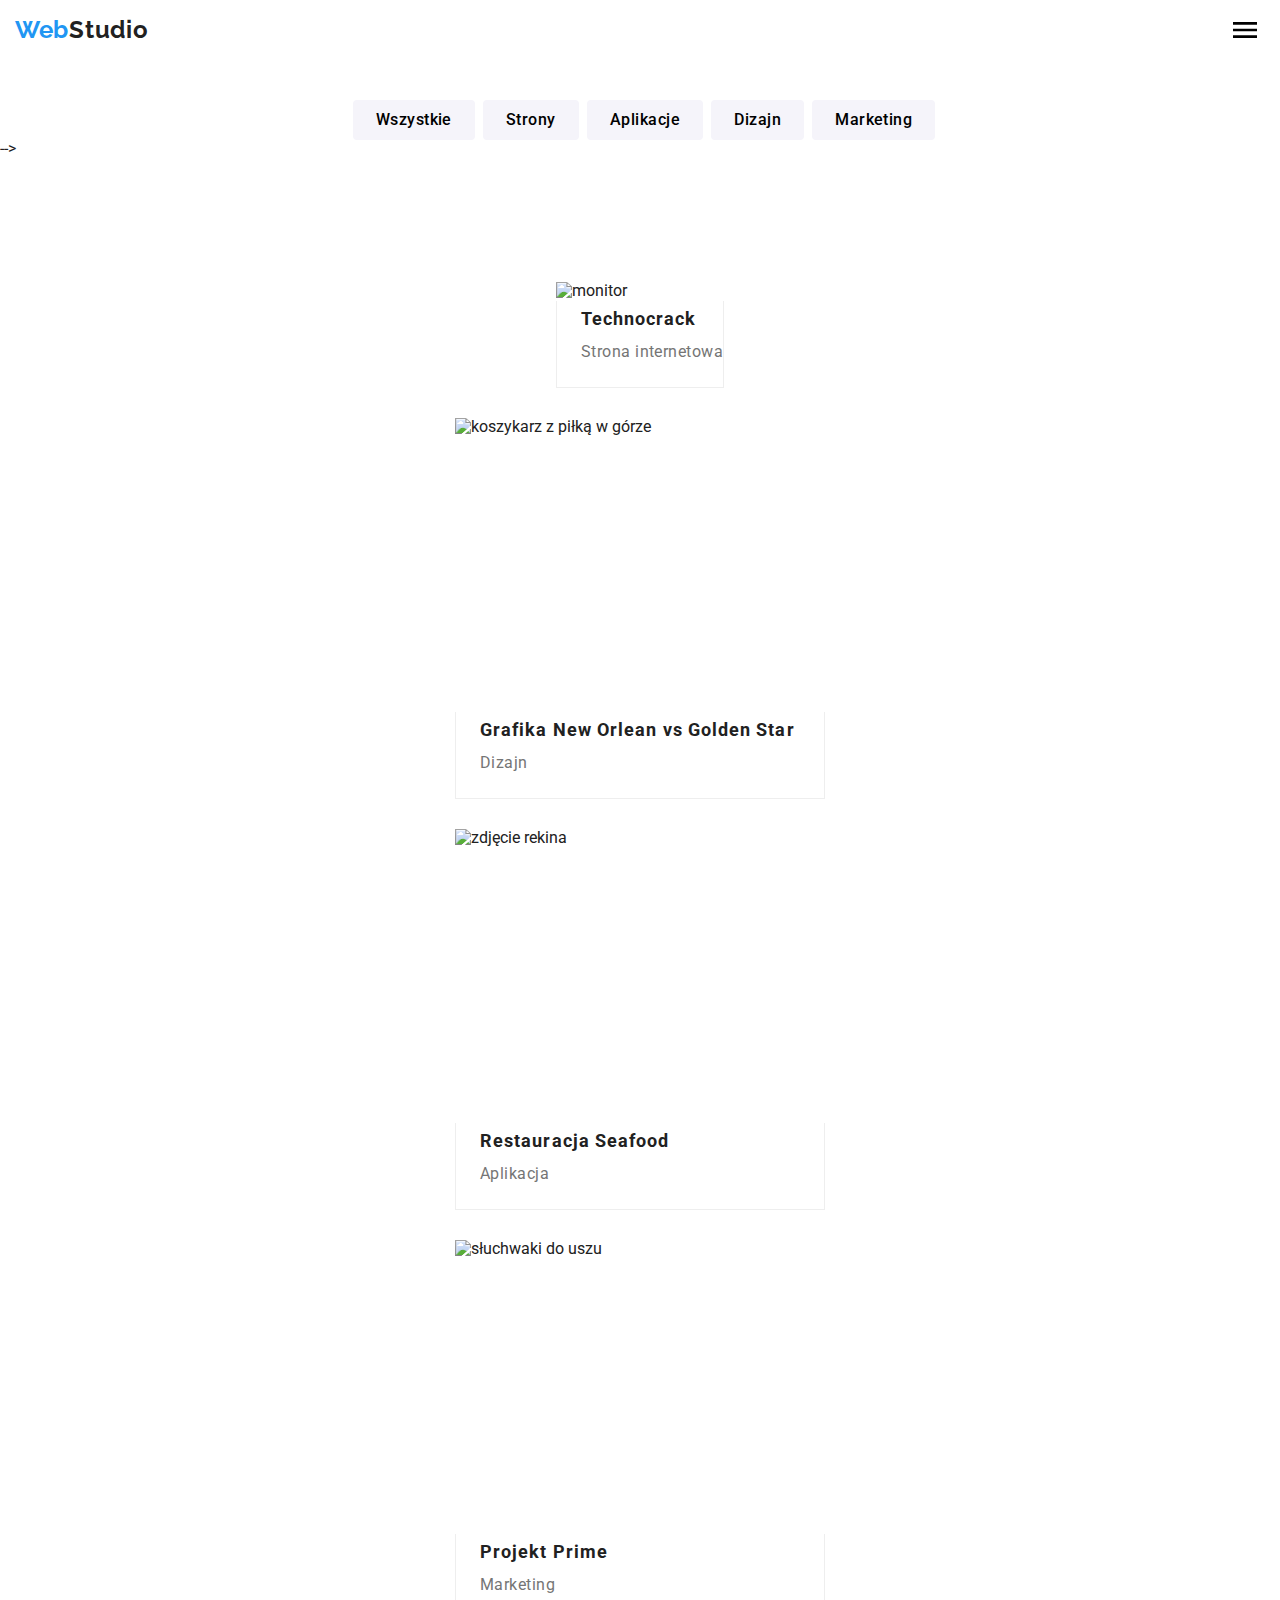
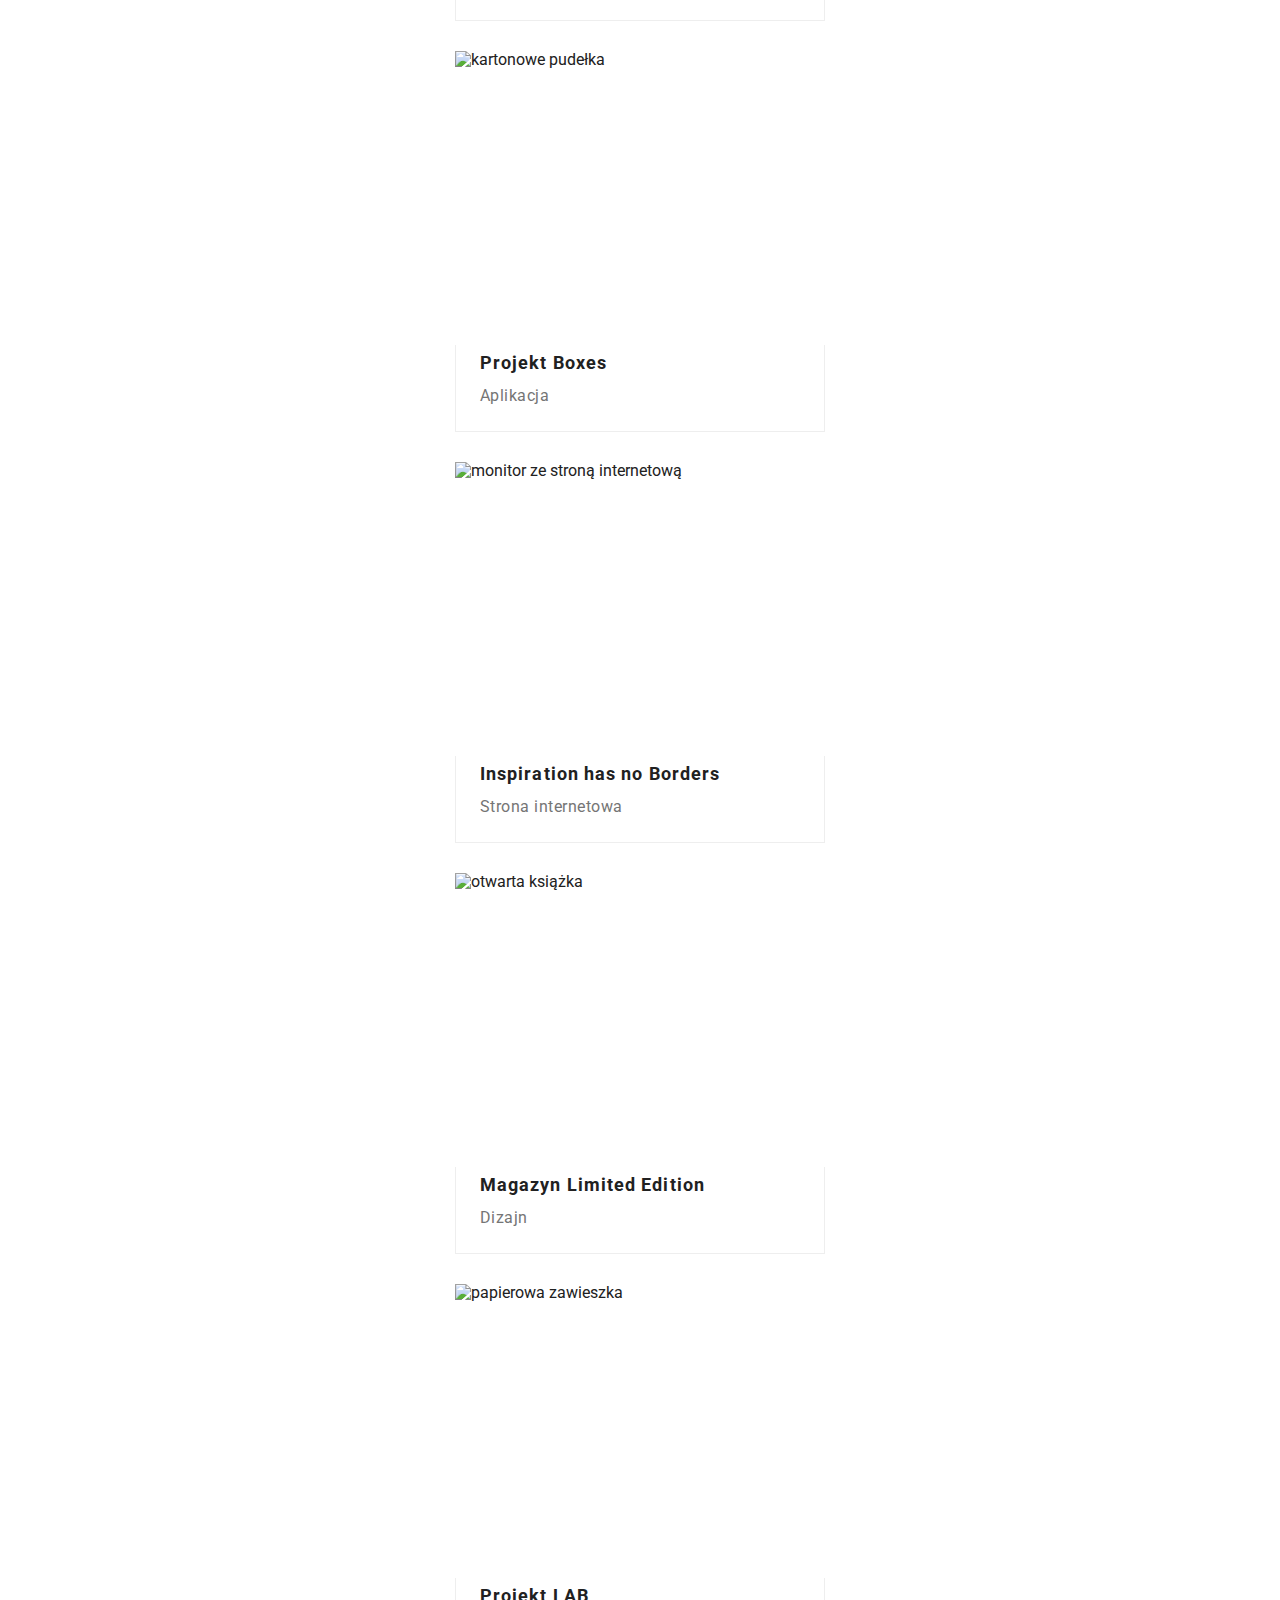
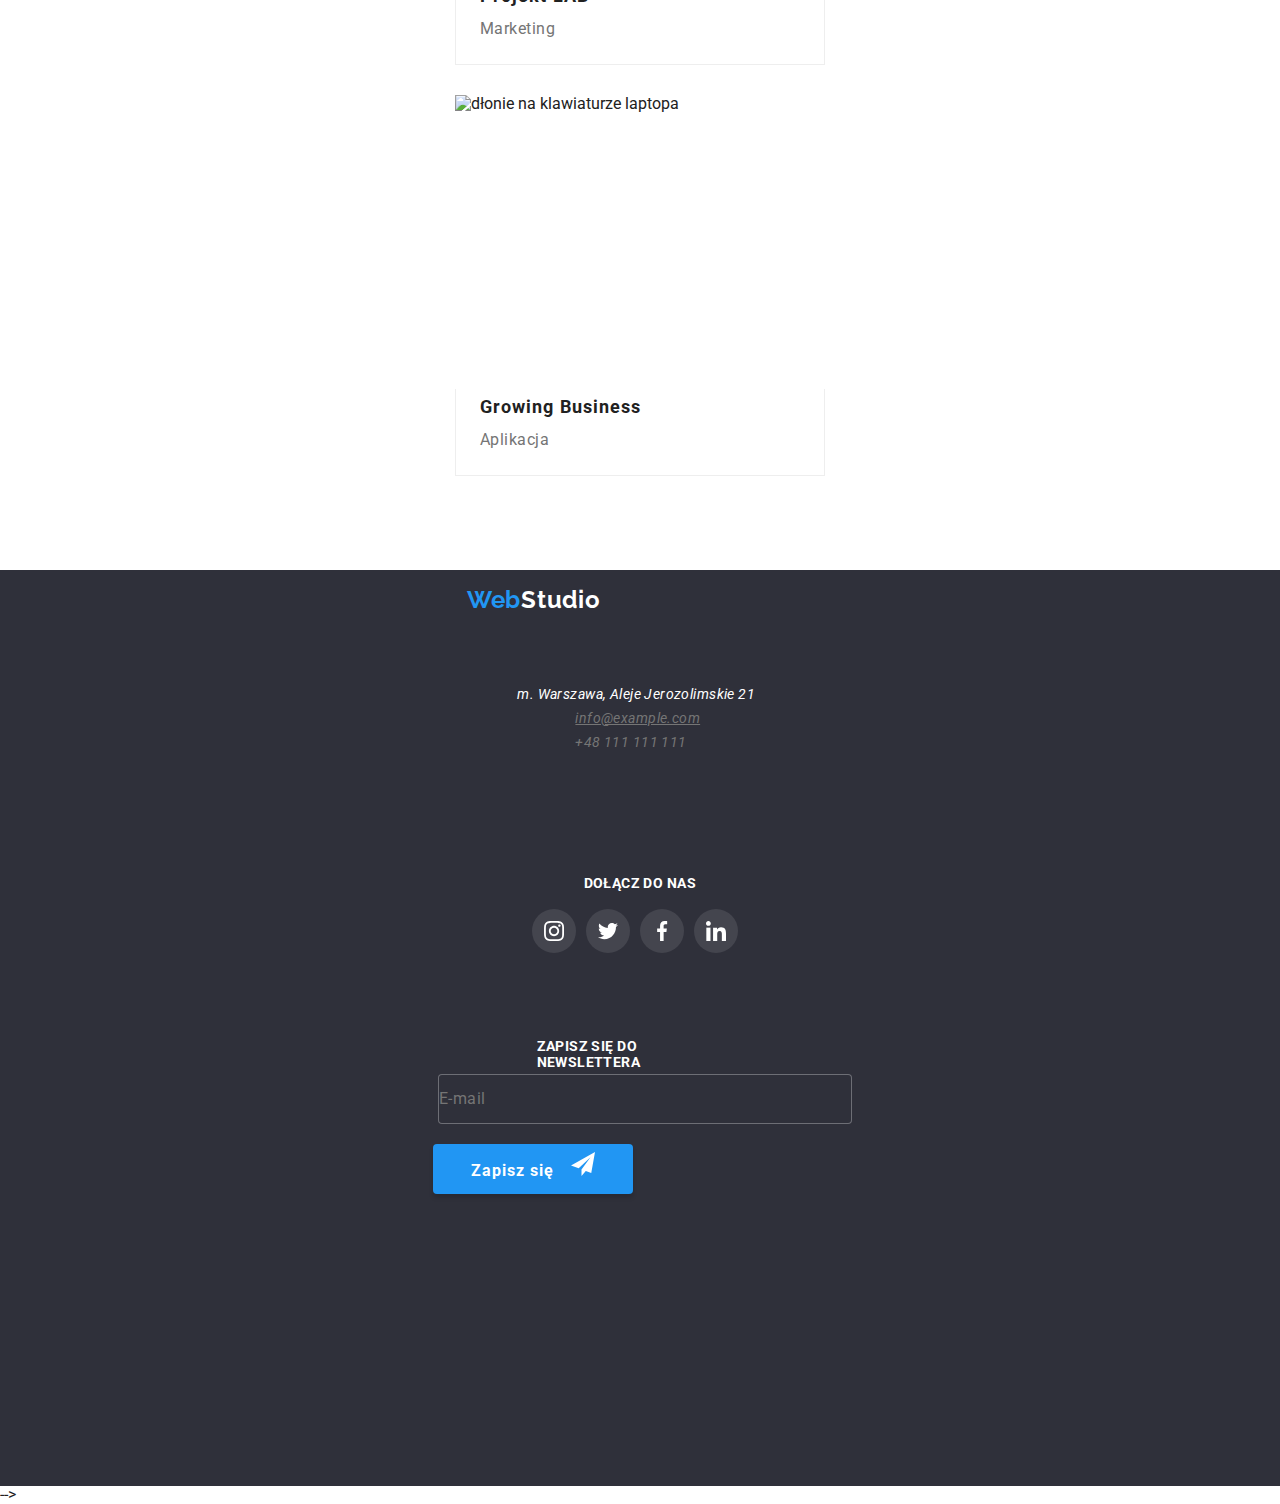
==== portfolio.html @ fa1f3373 "." ====
<!DOCTYPE html>
<html lang="pl">
<head>
    <meta charset="UTF-8">
    <meta http-equiv="X-UA-Compatible" content="IE=edge">
    <meta name="viewport" content="width=device-width, initial-scale=1.0">
    <title>Portfolio</title>
    <link rel="stylesheet" href="https://cdnjs.cloudflare.com/ajax/libs/modern-normalize/1.0.0/modern-normalize.min.css" />
    <link href="css/styles.css" rel="stylesheet">
    <link rel="stylesheet" href="css\main.min.css">
    <link rel="preconnect" href="https://fonts.googleapis.com">
    <link rel="preconnect" href="https://fonts.gstatic.com" crossorigin>
    <link href="https://fonts.googleapis.com/css2?family=Raleway:wght@700&family=Roboto:wght@400;500;700;900&display=swap"
        rel="stylesheet">
        
</head>
<body>
 <!-----------------------------------------HEADER----------------------------------------------->
 
    <header class="header-part">
        <div class="container">
            <button class="button-hamburger" type="button" data-menu-open>
                <svg class="hamburger-btn">
                    <use href="images\symbol-defs.svg#icon-hamburger" width="40px" heigh="40px"></use>
                </svg>
            </button>
            <a class="logo" href="index.html">
                Web<span class="logo__span">Studio</span></a>
    
            <nav class="first-nav">
                <ul class="first-list-header">
    
                    <li class="first-list-header__item"><a class="first-list-header__link"
                            href="index.html">Agencja</a></li>
                    <li class="first-list-header__item"><a class="first-list-header__link active-portfolio"
                            href="portfolio.html">Portfolio</a></li>
                    <li class="first-list-header__item"><a class="first-list-header__link" href="#">Kontakt</a></li>
                </ul>
            </nav>
    
    
            <a class="header-mail" href="mailto:info@devstudio.com">
                <svg class="header-mail__icon" width="20" height="16">
                    <use href="images/symbol-defs.svg#icon-envelope"></use>
                </svg>
                info@devstudio.com</a>
    
    
            <a class="header-tel" href="tel:+48111111111">
                <svg class="header-tel__icon" width="10" height="16">
                    <use href="images/symbol-defs.svg#icon-smartphone"></use>
                </svg>
                +48 111 111 111</a>
    
    
        </div>
    </header>

<main class="main-page-portfolio">
    <div class="container">
    <ul class="button-list">
        <li class="button-list__item"><button class="button-list__btn" type="button">Wszystkie</button></li>
        <li class="button-list__item"><button class="button-list__btn" type="button">Strony</button></li>
        <li class="button-list__item"><button class="button-list__btn" type="button">Aplikacje</button></li>
        <li class="button-list__item"><button class="button-list__btn" type="button">Dizajn</button></li>
        <li class="button-list__item"><button class="button-list__btn" type="button">Marketing</button></li>
    </ul>
    </div> -->

<!-- GALERIA--->
 <section class="gallery">
<div class="container">
<ul class="portfolio-gallery">
    
    <li class="portfolio-gallery__item">
        <figure>
            <img    src="images/imgx1.jpg" 
                    alt="monitor"
                    srcset ="images/img1@2.jpg">

            <div class="overflow">
            <div class="overlay-portfolio">
                <p class="overflow__text">Technocrack jest popularną platformą wykorzystywaną do rozpowszechniania koronawirusa. Firmy wykorzystują tę platformę
            do celów szpiegowskich i ataków na niezabezpieczone serwery konkurencji</p>
        </div>
        </div>
            <figcaption class="portfolio-gallery-figcaption">
                <b class="portfolio-gallery-figcaption__name">Technocrack</b>
               <p class="portfolio-gallery-figcaption__text">Strona internetowa</p>
            </figcaption>
        </figure>
    </li>
    <li class="portfolio-gallery__item">
        <figure>
            <img  src="images/img9.jpg" alt="koszykarz z piłką w górze" width="370" height="294">
            <div class="overflow">
                <div class="overlay-portfolio">
                    <p class="overflow__text">Technocrack jest popularną platformą wykorzystywaną do rozpowszechniania koronawirusa.
                        Firmy wykorzystują tę platformę
                        do celów szpiegowskich i ataków na niezabezpieczone serwery konkurencji</p>
                </div>
            </div>
            <figcaption class="portfolio-gallery-figcaption">
                <b class="portfolio-gallery-figcaption__name">Grafika New Orlean vs Golden Star</b>
                <p class="portfolio-gallery-figcaption__text">Dizajn</p>
            </figcaption>
        </figure>
    </li>
    <li class="portfolio-gallery__item">
        <figure>
        <img  src="images/img10.jpg" alt="zdjęcie rekina" width="370" height="294">
        <div class="overflow">
            <div class="overlay-portfolio">
                <p class="overflow__text">Technocrack jest popularną platformą wykorzystywaną do rozpowszechniania koronawirusa.
                    Firmy wykorzystują tę platformę
                    do celów szpiegowskich i ataków na niezabezpieczone serwery konkurencji</p>
            </div>
        </div>
        <figcaption class="portfolio-gallery-figcaption">
           <b class="portfolio-gallery-figcaption__name">Restauracja Seafood</b>
           <p class="portfolio-gallery-figcaption__text">Aplikacja</p>
        </figcaption>
    </figure>
</li>
    <li class="portfolio-gallery__item">
        <figure>
        <img class="photo"src="images/img11.jpg" alt="słuchwaki do uszu" width="370" height="294">
        <div class="overflow">
            <div class="overlay-portfolio">
                <p class="overflow__text">Technocrack jest popularną platformą wykorzystywaną do rozpowszechniania koronawirusa.
                    Firmy wykorzystują tę platformę
                    do celów szpiegowskich i ataków na niezabezpieczone serwery konkurencji</p>
            </div>
        </div>
        <figcaption class="portfolio-gallery-figcaption">
            <b class="portfolio-gallery-figcaption__name">Projekt Prime</b>
            <p class="portfolio-gallery-figcaption__text">Marketing</p>
        </figcaption>
    </figure>
</li>
    <li class="portfolio-gallery__item">
        <figure>
            <img class="photo" src="images/img12.jpg" alt="kartonowe pudełka"  width="370" height="294">
            <div class="overflow">
                <div class="overlay-portfolio">
                    <p class="overflow__text">Technocrack jest popularną platformą wykorzystywaną do rozpowszechniania koronawirusa.
                        Firmy wykorzystują tę platformę
                        do celów szpiegowskich i ataków na niezabezpieczone serwery konkurencji</p>
                </div>
            </div>
            <figcaption class="portfolio-gallery-figcaption">
                <b class="portfolio-gallery-figcaption__name">Projekt Boxes</b>
                <p class="portfolio-gallery-figcaption__text">Aplikacja</p>
            </figcaption>
        </figure>
    </li>
    <li class="portfolio-gallery__item">
        <figure>
        <img class="photo" src="images/img13.jpg" alt="monitor ze stroną internetową" width="370" height="294">
        <div class="overflow">
            <div class="overlay-portfolio">
                <p class="overflow__text">Technocrack jest popularną platformą wykorzystywaną do rozpowszechniania koronawirusa.
                    Firmy wykorzystują tę platformę
                    do celów szpiegowskich i ataków na niezabezpieczone serwery konkurencji</p>
            </div>
        </div>
        <figcaption class="portfolio-gallery-figcaption">
            <b class="portfolio-gallery-figcaption__name">Inspiration has no Borders</b>
            <p class="portfolio-gallery-figcaption__text">Strona internetowa</p>
        </figcaption>
    </figure>
</li>
    <li class="portfolio-gallery__item">
        <figure>
            <img class="photo" src="images/img14.jpg" alt="otwarta książka" width="370" height="294">
            <div class="overflow">
                <div class="overlay-portfolio">
                    <p class="overflow__text">Technocrack jest popularną platformą wykorzystywaną do rozpowszechniania koronawirusa.
                        Firmy wykorzystują tę platformę
                        do celów szpiegowskich i ataków na niezabezpieczone serwery konkurencji</p>
                </div>
            </div>
            <figcaption class="portfolio-gallery-figcaption">
                <b class="portfolio-gallery-figcaption__name">Magazyn Limited Edition</b>
                <p class="portfolio-gallery-figcaption__text">Dizajn</p>
            </figcaption>
        </figure>
    </li>
    <li class="portfolio-gallery__item">
        <figure>
            <img class="photo" src="images/img15.jpg" alt="papierowa zawieszka" width="370" height="294">
            <div class="overflow">
                <div class="overlay-portfolio">
                    <p class="overflow__text">Technocrack jest popularną platformą wykorzystywaną do rozpowszechniania koronawirusa.
                        Firmy wykorzystują tę platformę
                        do celów szpiegowskich i ataków na niezabezpieczone serwery konkurencji</p>
                </div>
            </div>
            <figcaption class="portfolio-gallery-figcaption">
                <b class="portfolio-gallery-figcaption__name">Projekt LAB</b>
                <p class="portfolio-gallery-figcaption__text">Marketing</p>
            </figcaption>
        </figure>
    </li>
    <li class="portfolio-gallery__item">
        <figure>
            <img class="photo" src="images/img16.jpg" alt="dłonie na klawiaturze laptopa" width="370" height="294">
            <div class="overflow">
                <div class="overlay-portfolio">
                    <p class="overflow__text">Technocrack jest popularną platformą wykorzystywaną do rozpowszechniania koronawirusa.
                        Firmy wykorzystują tę platformę
                        do celów szpiegowskich i ataków na niezabezpieczone serwery konkurencji</p>
                </div>
            </div>
            <figcaption class="portfolio-gallery-figcaption">
                <b class="portfolio-gallery-figcaption__name">Growing Business</b>
                <p class="portfolio-gallery-figcaption__text">Aplikacja</p>
            </figcaption>
        </figure>
    </li>
</ul>
</section>
</section>
</div>
</main> 

<!--FOOTER-->
<footer class="end-of-page">
    <div class="container">
        <ul class="footer-list">
            <li class="footer-list-first">
                <a class="logo logo--footer" href="index.html">
                    <span class="logo__footer">Web</span>Studio</a>
                <address>
                    <ul class="address-footer">
                        <li class="footer-list-first__text">
                            <p>m. Warszawa, Aleje Jerozolimskie 21</p>
                        </li>
                        <li class="footer-list-first__email"><a
                                class="footer-list-first__email footer-list-first__email--link"
                                href="mailto:info@example.com">info@example.com</a></li>
                        <li class="footer-list-first__phone"><a
                                class="footer-list-first__phone footer-list-first__phone--link"
                                href="tel:+48111111111">+48 111 111 111</a></li>
                    </ul>
                </address>
            </li>
            <li class="footer-list-socials">
                <p class="footer-list-socials__text">DOŁĄCZ DO NAS</p>


                <ul class="footer-list-socials__list">

                    <li class="footer-list-socials__list footer-list-socials__list--item">
                        <a class="footer-list-socials__list footer-list-socials__list--link" href="#">
                            <svg width="20" height="20">
                                <use href="images/symbol-defs.svg#icon-instagram"></use>
                            </svg>
                        </a>
                    </li>
                    <li class="footer-list-socials__list footer-list-socials__list--item">
                        <a class="footer-list-socials__list footer-list-socials__list--link" href="#">
                            <svg width="20" height="20">
                                <use href="images/symbol-defs.svg#icon-twitter"></use>
                            </svg>
                        </a>
                    </li>
                    <li class="footer-list-socials__list footer-list-socials__list--item">
                        <a class="footer-list-socials__list footer-list-socials__list--link" href="#">
                            <svg width="20" height="20">
                                <use href="images/symbol-defs.svg#icon-facebook"></use>
                            </svg>
                        </a>
                    </li>
                    <li class="footer-list-socials__list footer-list-socials__list--item">
                        <a class="footer-list-socials__list footer-list-socials__list--link" href="#">
                            <svg width="20" height="20">
                                <use href="images/symbol-defs.svg#icon-linkedin"></use>
                            </svg>
                        </a>
                    </li>
                </ul>
            </li>
            <li class="footer-list-newsletter">
                <form class="footer-list-newsletter__form" name="signup-form">
                    <label>
                        <p class="footer-list-newsletter__form footer-list-newsletter__form--text">Zapisz się do
                            newslettera</p>
                        <input placeholder="E-mail"
                            class="footer-list-newsletter__form footer-list-newsletter__form--input" type="email"
                            name="email" />
                    </label>
                    <button class="footer-list-newsletter__form footer-list-newsletter__form--button" type="submit">
                        <p class="footer-list-newsletter__form footer-list-newsletter__form--button-text">Zapisz się
                            <svg class="footer-list-newsletter__form footer-list-newsletter__form--button-icon">
                                <use href="images/symbol-defs.svg#icon-icon-send" width="24" height="24"></use>
                            </svg>
                        </p>
                    </button>
                </form>
            </li>
        </ul>



    </div>
</footer>


</body>
 -->
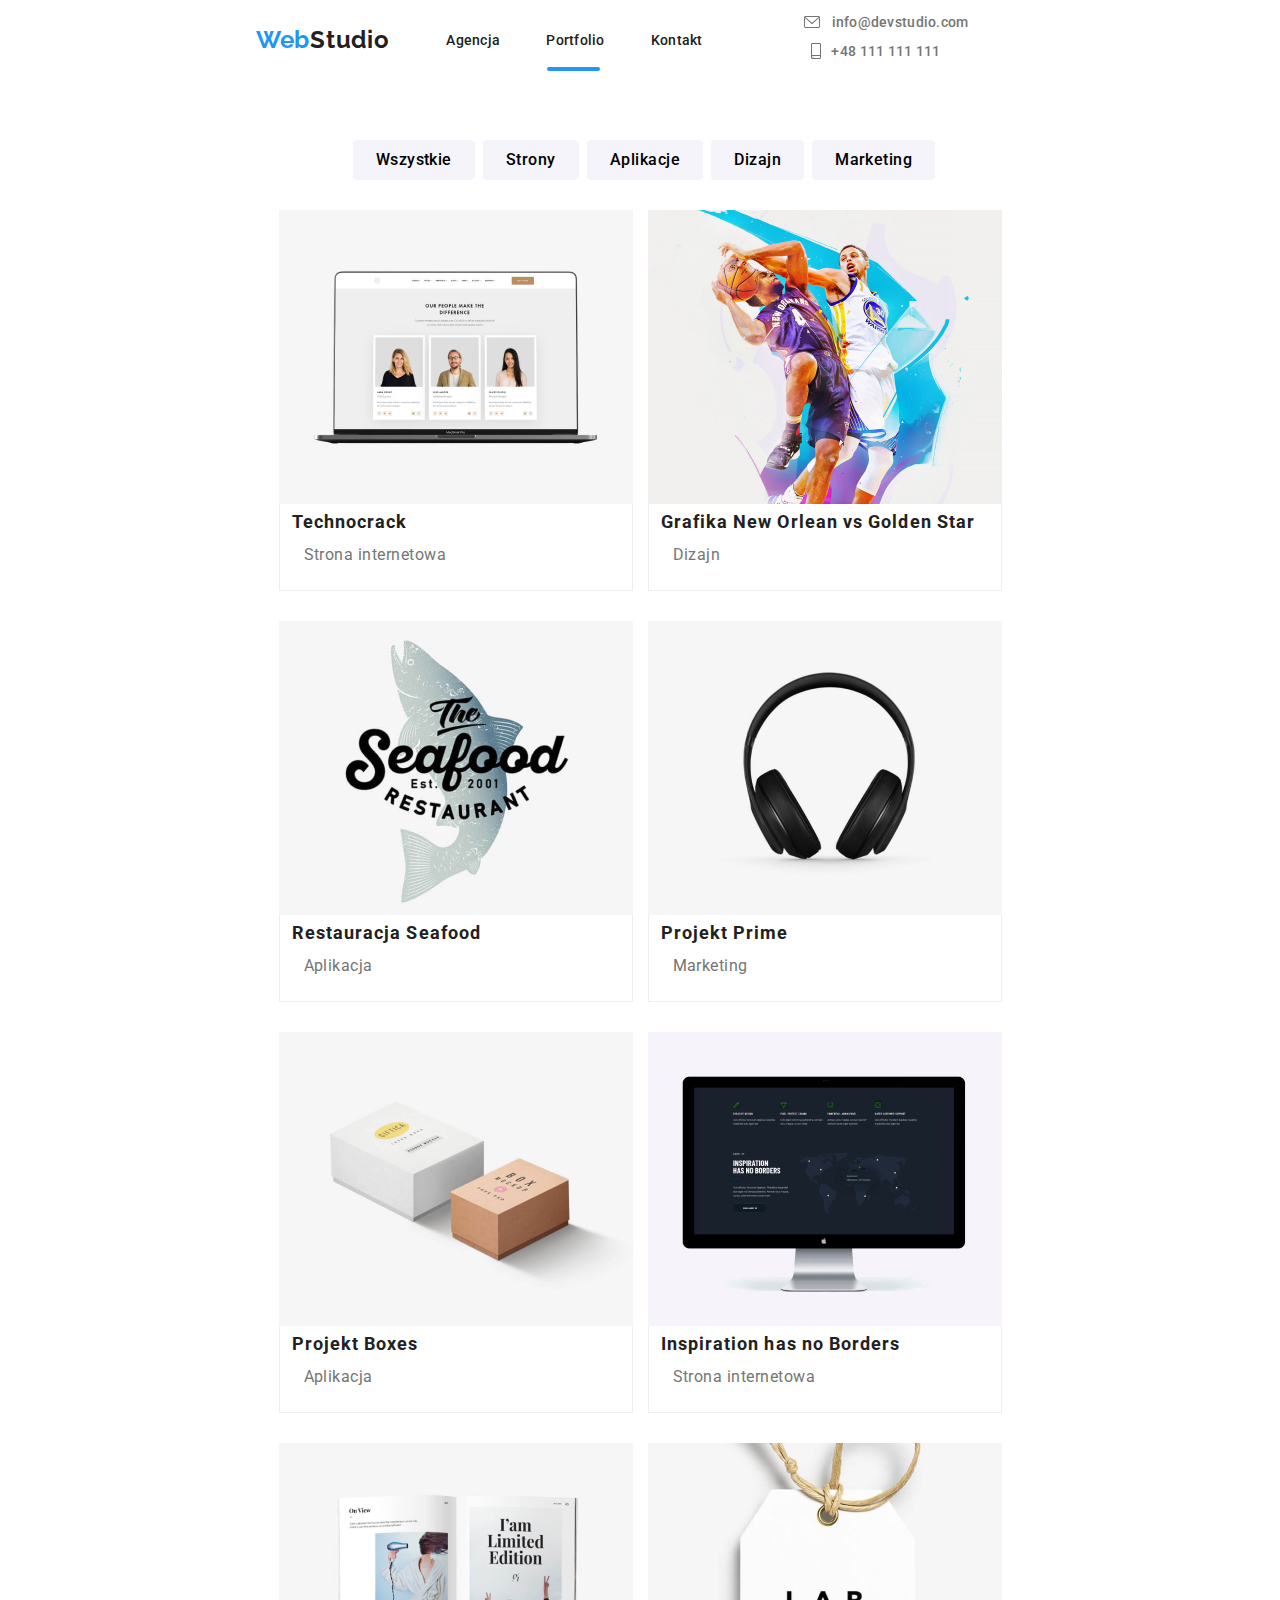
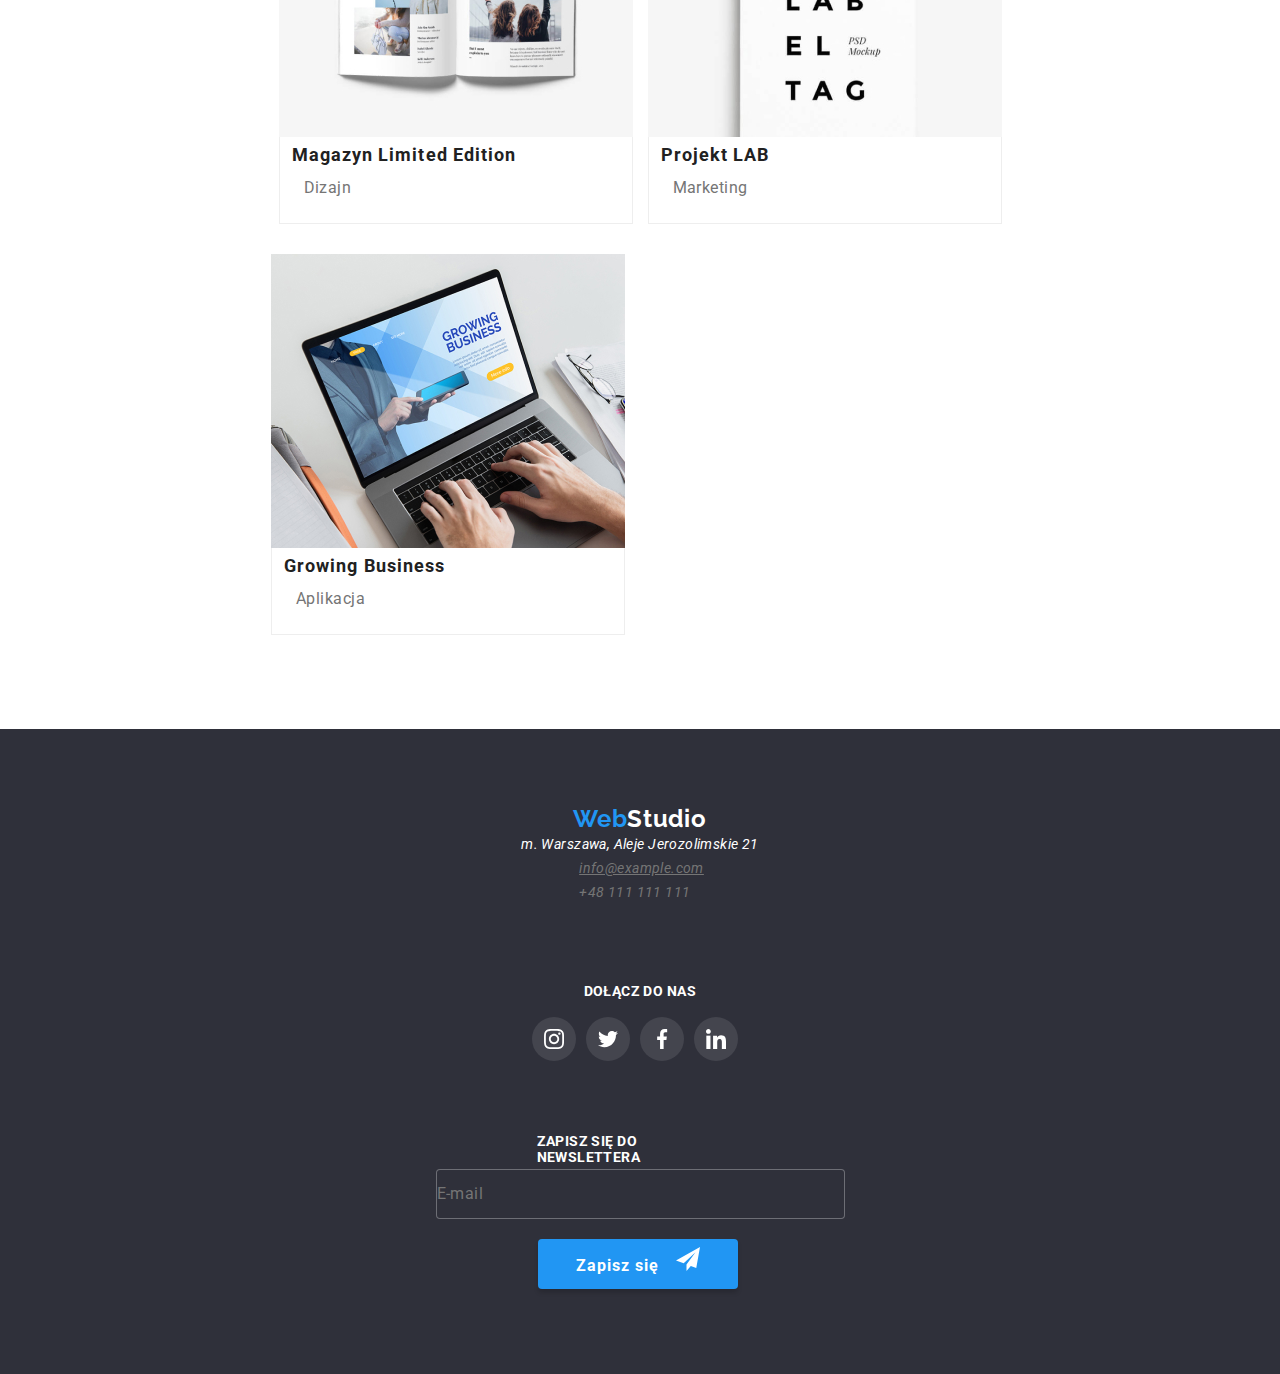
==== commit 40fa6c7e: "." ====
--- a/portfolio.html
+++ b/portfolio.html
@@ -38,7 +38,7 @@
                 </ul>
             </nav>
     
-    
+            <div class="header-contacts">
             <a class="header-mail" href="mailto:info@devstudio.com">
                 <svg class="header-mail__icon" width="20" height="16">
                     <use href="images/symbol-defs.svg#icon-envelope"></use>
@@ -51,7 +51,7 @@
                     <use href="images/symbol-defs.svg#icon-smartphone"></use>
                 </svg>
                 +48 111 111 111</a>
-    
+            </div>
     
         </div>
     </header>
@@ -65,7 +65,7 @@
         <li class="button-list__item"><button class="button-list__btn" type="button">Dizajn</button></li>
         <li class="button-list__item"><button class="button-list__btn" type="button">Marketing</button></li>
     </ul>
-    </div> -->
+    </div> 
 
 <!-- GALERIA--->
  <section class="gallery">
@@ -74,10 +74,15 @@
     
     <li class="portfolio-gallery__item">
         <figure>
-            <img    src="images/imgx1.jpg" 
-                    alt="monitor"
-                    srcset ="images/img1@2.jpg">
-
+            <picture>
+            
+                <source media="(min-width:768px)" srcset="images/phot1.jpg 1x,images/phot1@2.jpg 2x">
+                <source srcset="images/photo1@2.jpg 2x">
+                <img alt="monitor" src="images/photo1.jpg 1x"> 
+                    
+            </picture>
+                    
+                    
             <div class="overflow">
             <div class="overlay-portfolio">
                 <p class="overflow__text">Technocrack jest popularną platformą wykorzystywaną do rozpowszechniania koronawirusa. Firmy wykorzystują tę platformę
@@ -92,7 +97,14 @@
     </li>
     <li class="portfolio-gallery__item">
         <figure>
-            <img  src="images/img9.jpg" alt="koszykarz z piłką w górze" width="370" height="294">
+            <picture>
+            
+                <source media="(min-width:768px)" srcset="images/phot2.jpg 1x,images/phot2@2.jpg 2x">
+                <source srcset="images/photo2@2.jpg 2x">
+                <img alt="koszykarz" src="images/photo2.jpg">
+            
+            </picture>
+      
             <div class="overflow">
                 <div class="overlay-portfolio">
                     <p class="overflow__text">Technocrack jest popularną platformą wykorzystywaną do rozpowszechniania koronawirusa.
@@ -108,7 +120,14 @@
     </li>
     <li class="portfolio-gallery__item">
         <figure>
-        <img  src="images/img10.jpg" alt="zdjęcie rekina" width="370" height="294">
+                <picture>
+                
+                    <source media="(min-width:768px)" srcset="images/phot3.jpg 1x,images/phot3@2.jpg 2x">
+                    <source srcset="images/photo3@2.jpg 2x">
+                    <img alt="zdjęcie rekina" src="images/photo3.jpg 1x">
+                
+                </picture>
+       
         <div class="overflow">
             <div class="overlay-portfolio">
                 <p class="overflow__text">Technocrack jest popularną platformą wykorzystywaną do rozpowszechniania koronawirusa.
@@ -124,7 +143,14 @@
 </li>
     <li class="portfolio-gallery__item">
         <figure>
-        <img class="photo"src="images/img11.jpg" alt="słuchwaki do uszu" width="370" height="294">
+                <picture>
+                
+                    <source media="(min-width:768px)" srcset="images/phot4.jpg 1x,images/phot4@2.jpg 2x">
+                    <source srcset="images/photo4@2.jpg 2x">
+                    <img alt="słuchwaki do uszu" src="images/photo4.jpg">
+                
+                </picture>
+        
         <div class="overflow">
             <div class="overlay-portfolio">
                 <p class="overflow__text">Technocrack jest popularną platformą wykorzystywaną do rozpowszechniania koronawirusa.
@@ -140,7 +166,14 @@
 </li>
     <li class="portfolio-gallery__item">
         <figure>
-            <img class="photo" src="images/img12.jpg" alt="kartonowe pudełka"  width="370" height="294">
+            <picture>
+            
+                <source media="(min-width:768px)" srcset="images/phot5.jpg 1x,images/phot5@2.jpg 2x">
+                <source srcset="images/photo5@2.jpg 2x">
+                <img alt="kartonowe pudełka" src="images/photo5.jpg">
+            
+            </picture>
+            
             <div class="overflow">
                 <div class="overlay-portfolio">
                     <p class="overflow__text">Technocrack jest popularną platformą wykorzystywaną do rozpowszechniania koronawirusa.
@@ -156,7 +189,14 @@
     </li>
     <li class="portfolio-gallery__item">
         <figure>
-        <img class="photo" src="images/img13.jpg" alt="monitor ze stroną internetową" width="370" height="294">
+            <picture>
+            
+                <source media="(min-width:768px)" srcset="images/phot6.jpg 1x,images/phot6@2.jpg 2x">
+                <source srcset="images/photo6@2.jpg 2x">
+                <img alt="monitor ze stroną internetową" src="images/photo6.jpg">
+            
+            </picture>
+        
         <div class="overflow">
             <div class="overlay-portfolio">
                 <p class="overflow__text">Technocrack jest popularną platformą wykorzystywaną do rozpowszechniania koronawirusa.
@@ -172,7 +212,14 @@
 </li>
     <li class="portfolio-gallery__item">
         <figure>
-            <img class="photo" src="images/img14.jpg" alt="otwarta książka" width="370" height="294">
+            <picture>
+            
+                <source media="(min-width:768px)" srcset="images/phot7.jpg 1x,images/phot7@2.jpg 2x">
+                <source srcset="images/photo7@2.jpg 2x">
+                <img alt="otwarta książka" src="images/photo7.jpg">
+            
+            </picture>
+            
             <div class="overflow">
                 <div class="overlay-portfolio">
                     <p class="overflow__text">Technocrack jest popularną platformą wykorzystywaną do rozpowszechniania koronawirusa.
@@ -188,7 +235,14 @@
     </li>
     <li class="portfolio-gallery__item">
         <figure>
-            <img class="photo" src="images/img15.jpg" alt="papierowa zawieszka" width="370" height="294">
+            <picture>
+            
+                <source media="(min-width:768px)" srcset="images/phot8.jpg 1x,images/phot8@2.jpg 2x">
+                <source srcset="images/photo8@2.jpg 2x">
+                <img alt="papierowa zawieszka" src="images/photo8.jpg">
+            
+            </picture>
+           
             <div class="overflow">
                 <div class="overlay-portfolio">
                     <p class="overflow__text">Technocrack jest popularną platformą wykorzystywaną do rozpowszechniania koronawirusa.
@@ -202,9 +256,16 @@
             </figcaption>
         </figure>
     </li>
-    <li class="portfolio-gallery__item">
-        <figure>
-            <img class="photo" src="images/img16.jpg" alt="dłonie na klawiaturze laptopa" width="370" height="294">
+    <li class="portfolio-gallery__item last-photo">
+        <figure>
+            <picture>
+            
+                <source media="(min-width:768px)" srcset="images/phot9.jpg 1x,images/phot9@2.jpg 2x">
+                <source srcset="images/photo9@2.jpg 2x">
+                <img alt="dłonie na klawiaturze laptopa" src="images/photo9.jpg">
+            
+            </picture>
+            
             <div class="overflow">
                 <div class="overlay-portfolio">
                     <p class="overflow__text">Technocrack jest popularną platformą wykorzystywaną do rozpowszechniania koronawirusa.
@@ -232,7 +293,7 @@
                 <a class="logo logo--footer" href="index.html">
                     <span class="logo__footer">Web</span>Studio</a>
                 <address>
-                    <ul class="address-footer">
+                    <ul>
                         <li class="footer-list-first__text">
                             <p>m. Warszawa, Aleje Jerozolimskie 21</p>
                         </li>
@@ -308,4 +369,4 @@
 
 
 </body>
- -->
+</html>
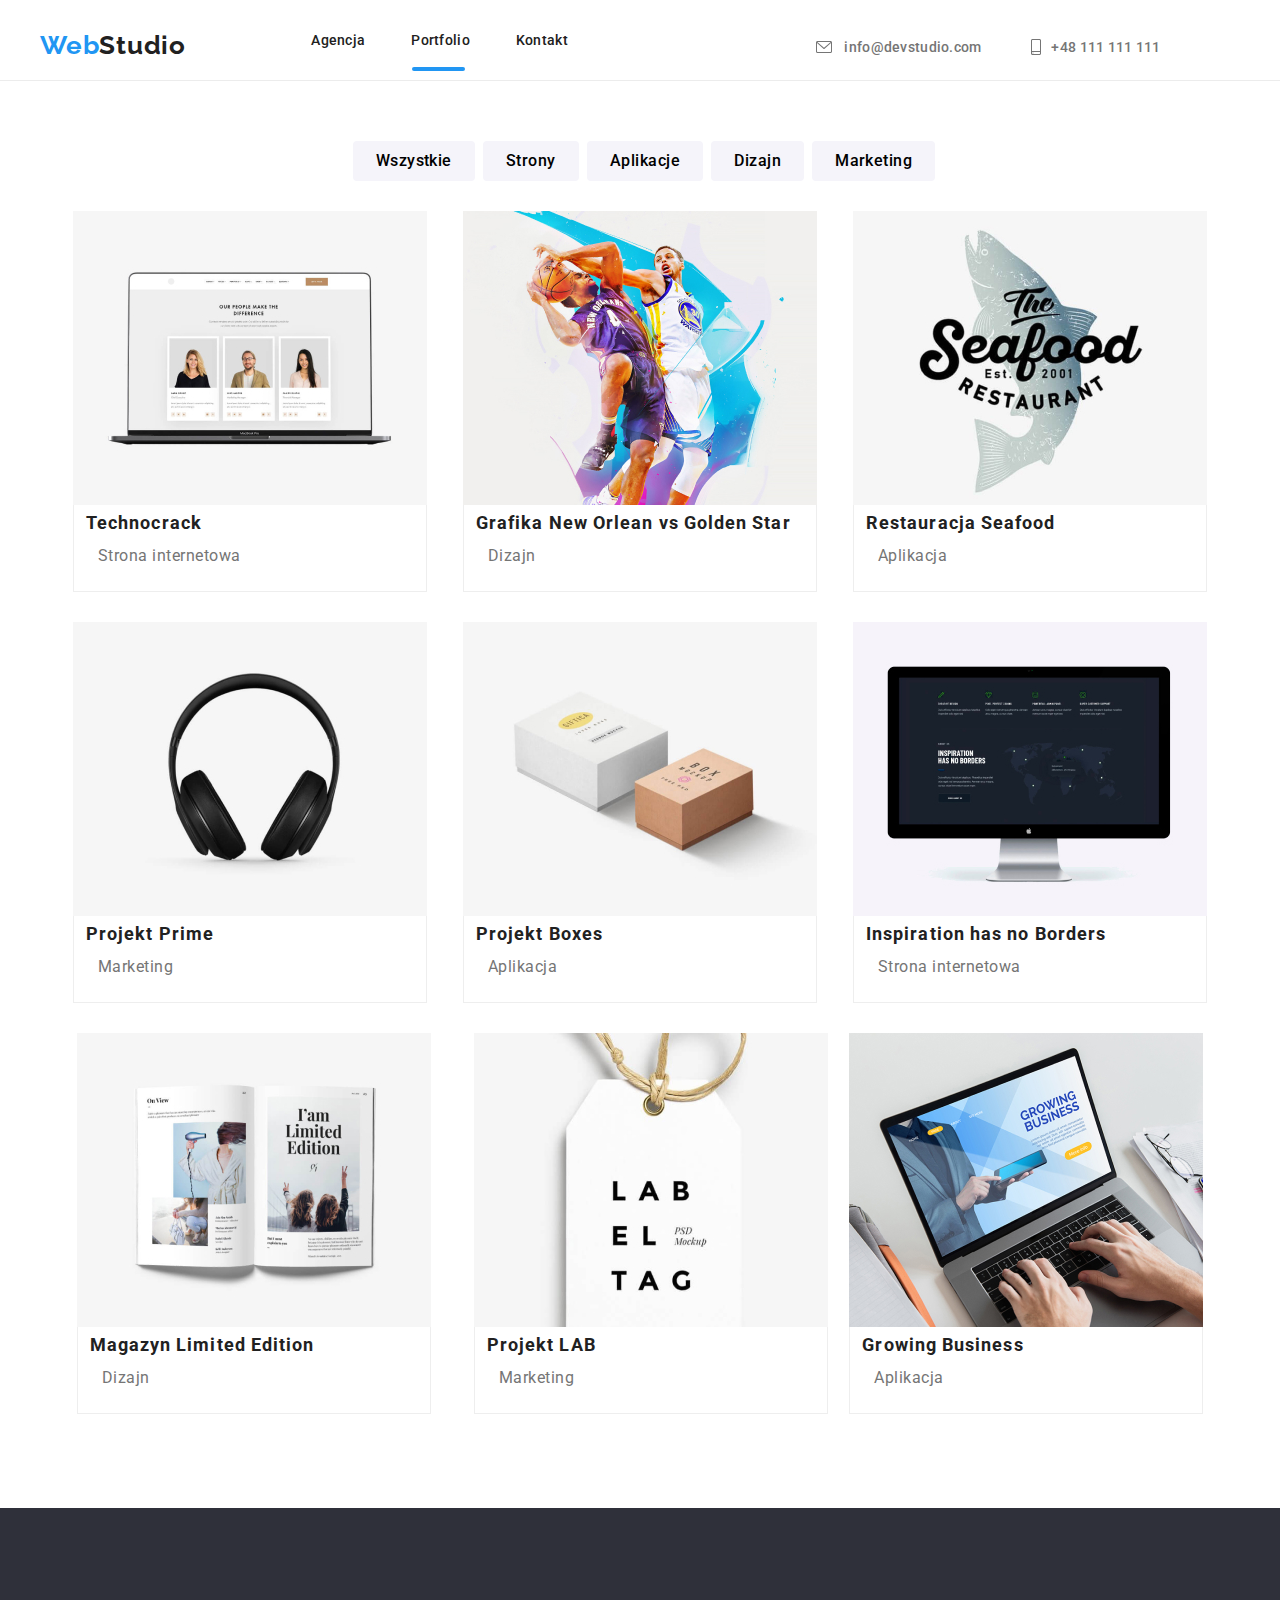
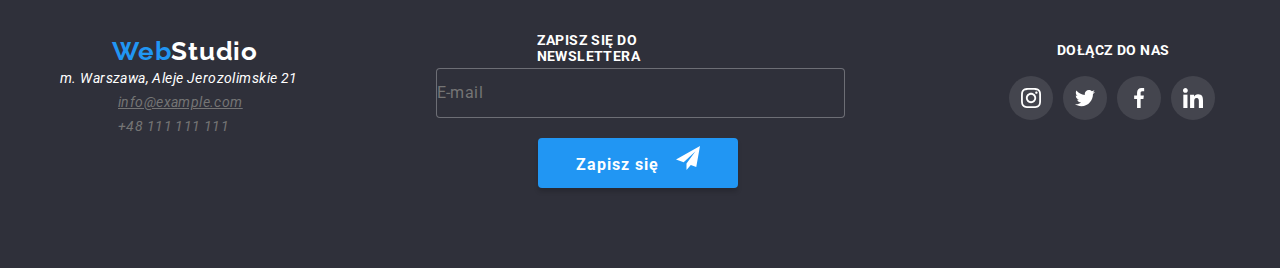
==== commit b843a88c: "." ====
--- a/portfolio.html
+++ b/portfolio.html
@@ -78,7 +78,8 @@
             
                 <source media="(min-width:768px)" srcset="images/phot1.jpg 1x,images/phot1@2.jpg 2x">
                 <source srcset="images/photo1@2.jpg 2x">
-                <img alt="monitor" src="images/photo1.jpg 1x"> 
+                <img alt="monitor" src="images/photo1.jpg 1x">
+                <source media="(min-width:1200px)" srcset="images/desktop1.jpg 1x,images/desktop1@2.jpg 2x">
                     
             </picture>
                     
@@ -101,6 +102,7 @@
             
                 <source media="(min-width:768px)" srcset="images/phot2.jpg 1x,images/phot2@2.jpg 2x">
                 <source srcset="images/photo2@2.jpg 2x">
+                <source media="(min-width:1200px)" srcset="images/desktop2.jpg 1x,images/desktop2@2.jpg 2x">
                 <img alt="koszykarz" src="images/photo2.jpg">
             
             </picture>
@@ -124,6 +126,7 @@
                 
                     <source media="(min-width:768px)" srcset="images/phot3.jpg 1x,images/phot3@2.jpg 2x">
                     <source srcset="images/photo3@2.jpg 2x">
+                    <source media="(min-width:1200px)" srcset="images/desktop3.jpg 1x,images/desktop3@2.jpg 2x">
                     <img alt="zdjęcie rekina" src="images/photo3.jpg 1x">
                 
                 </picture>
@@ -147,6 +150,7 @@
                 
                     <source media="(min-width:768px)" srcset="images/phot4.jpg 1x,images/phot4@2.jpg 2x">
                     <source srcset="images/photo4@2.jpg 2x">
+                    <source media="(min-width:1200px)" srcset="images/desktop4.jpg 1x,images/desktop4@2.jpg 2x">
                     <img alt="słuchwaki do uszu" src="images/photo4.jpg">
                 
                 </picture>
@@ -170,6 +174,7 @@
             
                 <source media="(min-width:768px)" srcset="images/phot5.jpg 1x,images/phot5@2.jpg 2x">
                 <source srcset="images/photo5@2.jpg 2x">
+                <source media="(min-width:1200px)" srcset="images/desktop5.jpg 1x,images/desktop5@2.jpg 2x">
                 <img alt="kartonowe pudełka" src="images/photo5.jpg">
             
             </picture>
@@ -193,6 +198,7 @@
             
                 <source media="(min-width:768px)" srcset="images/phot6.jpg 1x,images/phot6@2.jpg 2x">
                 <source srcset="images/photo6@2.jpg 2x">
+                <source media="(min-width:1200px)" srcset="images/desktop6.jpg 1x,images/desktop6@2.jpg 2x">
                 <img alt="monitor ze stroną internetową" src="images/photo6.jpg">
             
             </picture>
@@ -216,6 +222,7 @@
             
                 <source media="(min-width:768px)" srcset="images/phot7.jpg 1x,images/phot7@2.jpg 2x">
                 <source srcset="images/photo7@2.jpg 2x">
+                <source media="(min-width:1200px)" srcset="images/desktop7.jpg 1x,images/desktop7@2.jpg 2x">
                 <img alt="otwarta książka" src="images/photo7.jpg">
             
             </picture>
@@ -239,6 +246,7 @@
             
                 <source media="(min-width:768px)" srcset="images/phot8.jpg 1x,images/phot8@2.jpg 2x">
                 <source srcset="images/photo8@2.jpg 2x">
+                <source media="(min-width:1200px)" srcset="images/desktop8.jpg 1x,images/desktop8@2.jpg 2x">
                 <img alt="papierowa zawieszka" src="images/photo8.jpg">
             
             </picture>
@@ -262,6 +270,7 @@
             
                 <source media="(min-width:768px)" srcset="images/phot9.jpg 1x,images/phot9@2.jpg 2x">
                 <source srcset="images/photo9@2.jpg 2x">
+                <source media="(min-width:1200px)" srcset="images/desktop9.jpg 1x,images/desktop9@2.jpg 2x">
                 <img alt="dłonie na klawiaturze laptopa" src="images/photo9.jpg">
             
             </picture>
